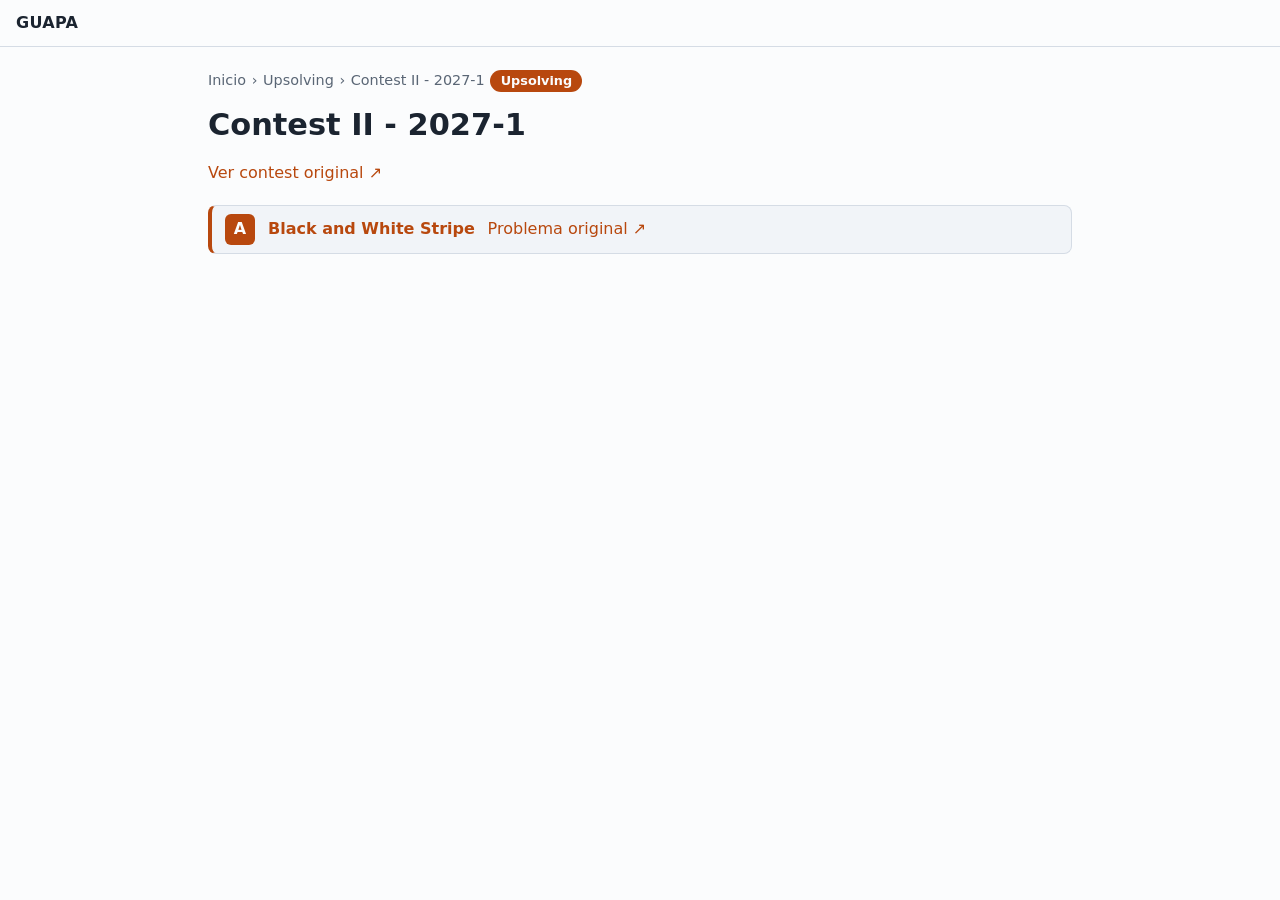
==== docs/soluciones/contest_ii_2027_1/index.html @ 088a5d83 "Add index.html for Contest II - 2027-1 solutions" ====
<!DOCTYPE html>
<html lang="es">
<head>
<meta charset="utf-8">
<meta name="viewport" content="width=device-width, initial-scale=1">
<title>Contest II - 2027-1 · Upsolving · GUAPA</title>
<link rel="stylesheet" href="../../assets/style.css">
</head>
<body data-pagina="contest" data-seccion="solucion">

<header class="topbar">
  <a class="marca" href="../../index.html">GUAPA</a>
</header>

<main>
  <nav class="migas" aria-label="Ruta">
    <a href="../../index.html#upsolving">Inicio</a> ›
    <a href="../../index.html#upsolving">Upsolving</a> ›
    <span>Contest II - 2027-1</span>
    <span class="insignia">Upsolving</span>
  </nav>

  <div class="pagina-cab">
    <h1>Contest II - 2027-1</h1>
    <p class="enlaces"><a href="https://codeforces.com/group/P35WkNZDR8/contest/713751" target="_blank" rel="noopener">Ver contest original ↗</a></p>
  </div>

  <div class="grupo">
    <div class="fila">
      <a class="letra" href="A_black_and_white_stripe.html">A</a>
      <a class="tit" href="A_black_and_white_stripe.html">Black and White Stripe</a>
      <a class="ext" href="https://codeforces.com/group/P35WkNZDR8/contest/713751/problem/A" target="_blank" rel="noopener">Problema original ↗</a>
    </div>
  </div>
</main>
</body>
</html>
---- docs/assets/style.css ----
/* ===== Tokens ===== */
:root{
  --bg:#fbfcfd; --fg:#1b2430; --muted:#5a6675; --card:#f1f4f8; --borde:#d5dce5;
  --impl:#0a6c8f; --ups:#b8480e; --acc:var(--impl);
  --code-bg:#f4f6f9; --code-fg:#1b2430;
  --mono:ui-monospace,SFMono-Regular,Menlo,Consolas,"Liberation Mono",monospace;
  --sans:system-ui,-apple-system,"Segoe UI",Roboto,"Helvetica Neue",Arial,sans-serif;
  --hl-kw:#b3261e; --hl-type:#0b57a4; --hl-str:#0b5a2b; --hl-num:#0b57a4; --hl-com:#6b7684; --hl-fn:#6f42c1; --hl-meta:#8a5a00;
}
@media (prefers-color-scheme:dark){
  :root{
    --bg:#0e1319; --fg:#e4eaf1; --muted:#9aa7b6; --card:#151c25; --borde:#2a3542;
    --impl:#55c4ee; --ups:#ff9a5c;
    --code-bg:#0a0f14; --code-fg:#e4eaf1;
    --hl-kw:#ff7b72; --hl-type:#79c0ff; --hl-str:#7ee787; --hl-num:#79c0ff; --hl-com:#8592a1; --hl-fn:#d2a8ff; --hl-meta:#e3b341;
  }
}

/* ===== Base ===== */
*{box-sizing:border-box}
html{scroll-behavior:smooth;scroll-padding-top:5.5rem}
body{margin:0;background:var(--bg);color:var(--fg);font:16px/1.65 var(--sans);--acc:var(--impl)}
body[data-seccion="solucion"]{--acc:var(--ups)}
a{color:var(--acc);text-decoration:none}
a:hover{text-decoration:underline}
code{font-family:var(--mono);font-size:.92em;background:var(--card);padding:.1em .35em;border-radius:4px}
main,.contenedor{max-width:56rem;margin:0 auto;padding:1rem}
.wide{max-width:66rem}
@media (prefers-reduced-motion:reduce){html{scroll-behavior:auto}}

/* ===== Barra superior ===== */
.topbar{position:sticky;top:0;z-index:30;display:flex;flex-wrap:wrap;align-items:center;gap:.6rem 1rem;padding:.6rem 1rem;background:var(--bg);border-bottom:1px solid var(--borde)}
.marca{font-weight:700;color:var(--fg);letter-spacing:.02em}
.marca:hover{text-decoration:none}
.tabs{display:flex;gap:.4rem}
.tabs a{padding:.25rem .85rem;border-radius:999px;border:1.5px solid var(--borde);color:var(--fg);font-size:.95rem}
.tabs a.impl{border-color:var(--impl);color:var(--impl)}
.tabs a.ups{border-color:var(--ups);color:var(--ups)}
.tabs a:hover{text-decoration:none;background:var(--card)}
.buscador{flex:1;min-width:10rem;max-width:24rem;margin-left:auto;padding:.4rem .75rem;border-radius:8px;border:1px solid var(--borde);background:var(--card);color:var(--fg);font:inherit}
.buscador:focus,select:focus,button:focus-visible,a:focus-visible{outline:2px solid var(--acc);outline-offset:2px}

/* ===== Portada ===== */
.hero{padding:2rem 1rem 0.5rem}
.hero h1{margin:0 0 .3rem;font-size:2rem;line-height:1.2}
.hero p{margin:0;color:var(--muted);max-width:40rem}
.bloque-seccion{margin:2rem 0;padding:0 0 .5rem;border-top:4px solid var(--acc)}
.bloque-seccion.impl{--acc:var(--impl)}
.bloque-seccion.ups{--acc:var(--ups)}
.cab-seccion{display:flex;flex-wrap:wrap;align-items:flex-end;justify-content:space-between;gap:.6rem 1rem;padding:1rem 0 .6rem}
.cab-seccion h2{margin:0;color:var(--acc);font-size:1.5rem}
.cab-seccion p{margin:.15rem 0 0;color:var(--muted)}
select{padding:.35rem .6rem;border-radius:8px;border:1px solid var(--borde);background:var(--card);color:var(--fg);font:inherit}
.grupo{margin:1.2rem 0}
.grupo h3{display:flex;align-items:baseline;gap:.5rem;margin:0 0 .5rem;font-size:1.1rem}
.conteo{font-size:.85rem;font-weight:400;color:var(--muted)}
.tarjetas{display:grid;grid-template-columns:repeat(auto-fill,minmax(16rem,1fr));gap:.8rem}
.tarjeta{display:block;padding:.8rem 1rem;background:var(--card);border:1px solid var(--borde);border-left:4px solid var(--acc);border-radius:8px;color:var(--fg)}
.tarjeta:hover{text-decoration:none;border-color:var(--acc)}
.tarjeta h4{margin:0 0 .25rem;font-size:1.05rem;color:var(--acc)}
.tarjeta p{margin:0 0 .5rem;font-size:.92rem;color:var(--muted);line-height:1.45}
.tags{display:flex;flex-wrap:wrap;gap:.3rem}
.tag{padding:.05rem .5rem;border-radius:999px;border:1px solid var(--borde);font-size:.78rem;color:var(--muted)}
.fila{display:flex;flex-wrap:wrap;align-items:center;gap:.5rem .8rem;padding:.5rem .8rem;margin:.3rem 0;background:var(--card);border:1px solid var(--borde);border-left:4px solid var(--acc);border-radius:8px;color:var(--fg)}
.fila:hover{text-decoration:none;border-color:var(--acc)}
.fila .letra{display:inline-grid;place-items:center;min-width:1.9rem;height:1.9rem;border-radius:6px;background:var(--acc);color:var(--bg);font-weight:700}
.fila .tit{font-weight:600}
.fila .dif{font-size:.85rem;color:var(--muted)}
.vacio{padding:1rem;color:var(--muted);border:1px dashed var(--borde);border-radius:8px;text-align:center}

/* ===== Páginas individuales ===== */
.migas{display:flex;flex-wrap:wrap;align-items:center;gap:.35rem;font-size:.9rem;color:var(--muted);margin:.4rem 0 .8rem}
.migas a{color:var(--muted)}
.migas a:hover{color:var(--acc)}
.insignia{display:inline-block;padding:.05rem .65rem;border-radius:999px;background:var(--acc);color:var(--bg);font-size:.8rem;font-weight:600}
.pagina-cab h1{margin:.3rem 0 .4rem;font-size:1.9rem;line-height:1.25}
.meta{display:flex;flex-wrap:wrap;gap:.4rem;margin:.2rem 0 1rem}
.badge{display:inline-block;padding:.05rem .55rem;border-radius:6px;border:1px solid var(--acc);color:var(--acc);font-size:.85rem;font-family:var(--mono);background:transparent}
.badge.neutro{border-color:var(--borde);color:var(--muted);font-family:var(--sans)}

/* Barra de acciones */
.barra{position:sticky;top:0;z-index:25;display:flex;flex-wrap:wrap;align-items:center;gap:.4rem;padding:.5rem 0;margin-bottom:.6rem;background:var(--bg);border-bottom:1px solid var(--borde)}
.barra button{padding:.3rem .7rem;border-radius:8px;border:1px solid var(--borde);background:var(--card);color:var(--fg);font:inherit;font-size:.88rem;cursor:pointer}
.barra button:hover{border-color:var(--acc)}
.barra .chk-texto{display:flex;align-items:center;gap:.35rem;font-size:.88rem;color:var(--muted);margin-left:auto}

/* Secciones y pasos */
.seccion{margin:1.6rem 0}
.seccion>h2{display:flex;align-items:center;gap:.6rem;margin:0 0 .6rem;padding-bottom:.25rem;border-bottom:2px solid var(--acc);font-size:1.35rem;break-after:avoid}
.paso{position:relative;margin:.55rem 0;padding:.35rem .5rem .35rem 2.2rem;border-left:3px solid transparent;border-radius:6px}
.paso.sel{border-left-color:var(--acc);background:rgba(127,127,127,.09)}
.sel-lbl{display:inline-flex;align-items:center;cursor:pointer}
.paso>.sel-lbl{position:absolute;left:.5rem;top:.6rem}
.sel-lbl input{width:1.05rem;height:1.05rem;accent-color:var(--acc);cursor:pointer}
.texto p{margin:.2rem 0 .5rem}
.texto ul,.texto ol{margin:.2rem 0 .6rem;padding-left:1.4rem}
.texto .patron{margin:.2rem 0 .5rem}
.texto .patron code{display:inline-block;padding:.2rem .7rem;letter-spacing:.15em}
pre.codigo{position:relative;margin:.35rem 0;padding:.8rem 1rem;background:var(--code-bg);color:var(--code-fg);border:1px solid var(--borde);border-radius:8px;overflow-x:auto;font:.88rem/1.55 var(--mono);tab-size:4}
pre.codigo code{background:none;padding:0;font:inherit;color:inherit}
.texto+pre.codigo{margin-top:.2rem}
.btn-copiar{position:sticky;float:right;top:0;margin:-.3rem -.5rem 0 .5rem;padding:.15rem .55rem;border-radius:6px;border:1px solid var(--borde);background:var(--card);color:var(--muted);font:.78rem var(--sans);cursor:pointer}
.btn-copiar:hover{color:var(--acc);border-color:var(--acc)}
.sin-texto .texto{display:none}
.sin-texto .paso:not(:has(pre)){display:none}
#vista-cpp{display:none}
#vista-cpp.visible{display:block}
.vista-cpp-cab{margin:.2rem 0 .5rem;color:var(--muted);font-size:.9rem}
.nav-pie{display:flex;justify-content:space-between;gap:1rem;margin:2rem 0 1rem}
.toast{position:fixed;left:50%;bottom:1.2rem;transform:translateX(-50%);padding:.5rem 1rem;border-radius:8px;background:var(--fg);color:var(--bg);font-size:.9rem;z-index:50}
.encabezado-impresion{display:none}

/* Resaltado de sintaxis (highlight.js) */
.hljs-keyword,.hljs-literal{color:var(--hl-kw)}
.hljs-type,.hljs-built_in{color:var(--hl-type)}
.hljs-string{color:var(--hl-str)}
.hljs-number{color:var(--hl-num)}
.hljs-comment{color:var(--hl-com);font-style:italic}
.hljs-title,.hljs-title.function_{color:var(--hl-fn)}
.hljs-meta,.hljs-meta .hljs-keyword{color:var(--hl-meta)}

@media (max-width:600px){
  .paso{padding-left:2rem}
  .barra .chk-texto{margin-left:0}
  .hero h1{font-size:1.6rem}
}

/* ===== Impresión ===== */
@media print{
  :root{--bg:#fff;--fg:#000;--muted:#333;--card:#fff;--borde:#bbb;--code-bg:#fff;--code-fg:#000;--acc:#000}
  html,body{background:#fff;color:#000;font-size:10.5pt;line-height:1.45}
  .topbar,.barra,.migas,.insignia,.sel-lbl,.btn-copiar,.toast,#vista-cpp,.nav-pie{display:none!important}
  .encabezado-impresion{display:block;margin-bottom:.6rem;padding-bottom:.25rem;border-bottom:1px solid #999;font-size:9pt}
  main,.contenedor{max-width:none;padding:0}
  .pagina-cab h1{font-size:15pt;margin:.2rem 0}
  .badge{border-color:#999;color:#000}
  .seccion{margin:.9rem 0}
  .seccion>h2{font-size:12.5pt;border-bottom:1px solid #999}
  .paso{padding:0;margin:.35rem 0;border:0;background:none;break-inside:avoid}
  pre.codigo{break-inside:avoid;font-size:8.8pt;line-height:1.35;padding:.4rem .6rem;background:#fff;border:1px solid #bbb;white-space:pre-wrap;overflow:visible}
  .hljs *{color:#000!important;font-weight:normal!important}
  body.solo-sel .paso:not(.sel){display:none}
  body.solo-sel .seccion.vacia>h2{display:none}
}
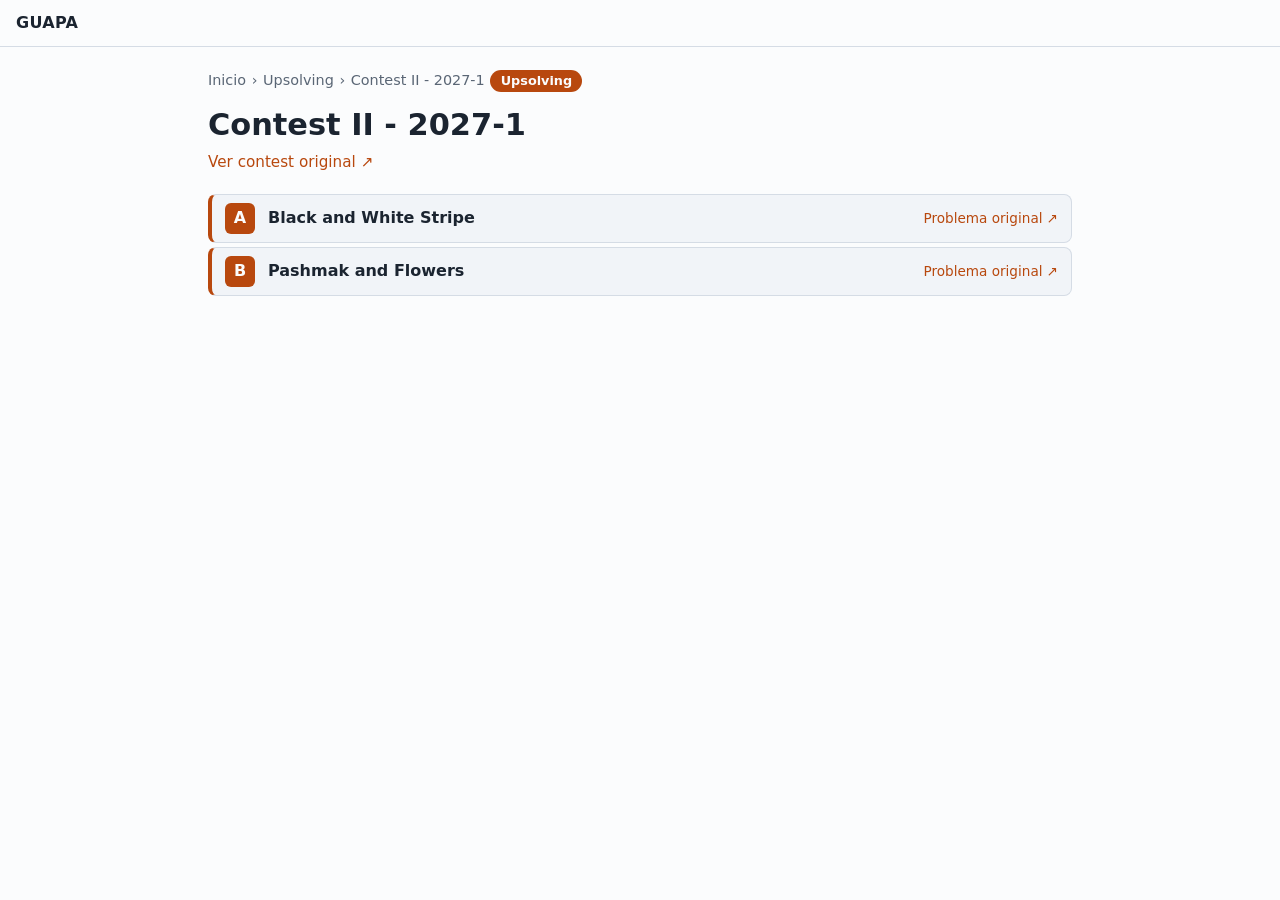
==== commit bbbbeeb3: "Add links for problem B in contest II 2027" ====
--- a/docs/soluciones/contest_ii_2027_1/index.html
+++ b/docs/soluciones/contest_ii_2027_1/index.html
@@ -31,6 +31,11 @@
       <a class="tit" href="A_black_and_white_stripe.html">Black and White Stripe</a>
       <a class="ext" href="https://codeforces.com/group/P35WkNZDR8/contest/713751/problem/A" target="_blank" rel="noopener">Problema original ↗</a>
     </div>
+    <div class="fila">
+      <a class="letra" href="B_pashmak_and_flowers.html">B</a>
+      <a class="tit" href="B_pashmak_and_flowers.html">Pashmak and Flowers</a>
+      <a class="ext" href="https://codeforces.com/group/P35WkNZDR8/contest/713751/problem/B" target="_blank" rel="noopener">Problema original ↗</a>
+    </div>
   </div>
 </main>
 </body>
--- a/docs/assets/style.css
+++ b/docs/assets/style.css
@@ -82,7 +82,7 @@
 .barra{position:sticky;top:0;z-index:25;display:flex;flex-wrap:wrap;align-items:center;gap:.4rem;padding:.5rem 0;margin-bottom:.6rem;background:var(--bg);border-bottom:1px solid var(--borde)}
 .barra button{padding:.3rem .7rem;border-radius:8px;border:1px solid var(--borde);background:var(--card);color:var(--fg);font:inherit;font-size:.88rem;cursor:pointer}
 .barra button:hover{border-color:var(--acc)}
-.barra .chk-texto{display:flex;align-items:center;gap:.35rem;font-size:.88rem;color:var(--muted);margin-left:auto}
+
 
 /* Secciones y pasos */
 .seccion{margin:1.6rem 0}
@@ -101,8 +101,19 @@
 .texto+pre.codigo{margin-top:.2rem}
 .btn-copiar{position:sticky;float:right;top:0;margin:-.3rem -.5rem 0 .5rem;padding:.15rem .55rem;border-radius:6px;border:1px solid var(--borde);background:var(--card);color:var(--muted);font:.78rem var(--sans);cursor:pointer}
 .btn-copiar:hover{color:var(--acc);border-color:var(--acc)}
-.sin-texto .texto{display:none}
-.sin-texto .paso:not(:has(pre)){display:none}
+.modo-explicacion #contenido pre.codigo{display:none}
+.modo-explicacion #contenido .paso:not(:has(.texto)){display:none}
+.modo-codigo #contenido .texto{display:none}
+.modo-codigo #contenido .paso:not(:has(pre.codigo)){display:none}
+.modo-codigo #contenido .seccion:not(:has(pre.codigo)){display:none}
+.barra .modos{display:flex;flex-wrap:wrap;align-items:center;gap:.7rem;margin-right:.6rem;font-size:.88rem;color:var(--muted)}
+.barra .modos label{display:flex;align-items:center;gap:.25rem;cursor:pointer}
+.barra .modos input{accent-color:var(--acc)}
+.enlaces{margin:.2rem 0 .6rem;font-size:.95rem}
+.fila .letra{text-decoration:none}
+.fila .tit{color:var(--fg)}
+.ext{margin-left:auto;font-size:.85rem}
+.grupo h3 .ext{font-weight:400}
 #vista-cpp{display:none}
 #vista-cpp.visible{display:block}
 .vista-cpp-cab{margin:.2rem 0 .5rem;color:var(--muted);font-size:.9rem}
@@ -121,7 +132,7 @@
 
 @media (max-width:600px){
   .paso{padding-left:2rem}
-  .barra .chk-texto{margin-left:0}
+  .barra .modos{margin-left:0}
   .hero h1{font-size:1.6rem}
 }
 
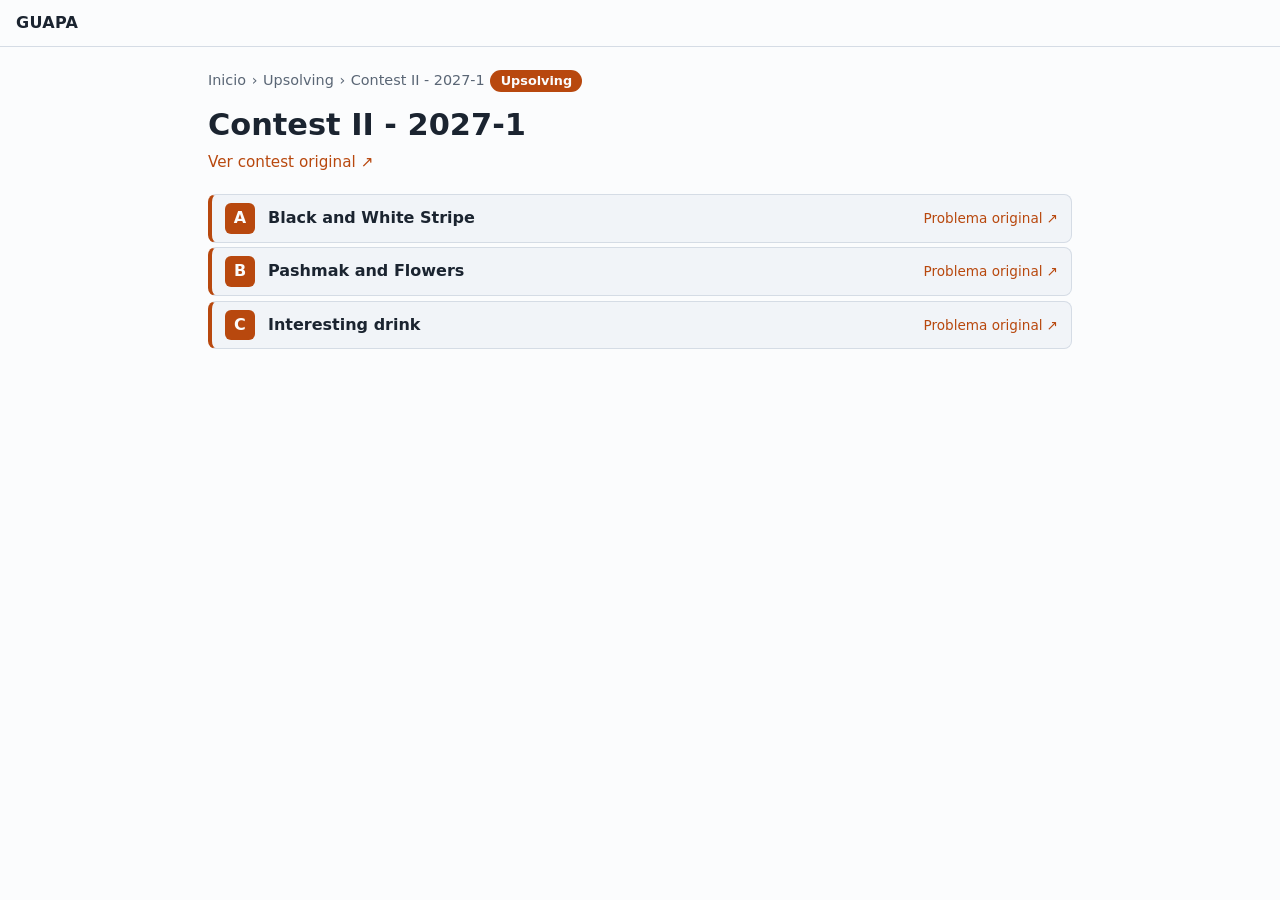
==== commit 3de31d60: "Add new problem link for 'C: Interesting drink'" ====
--- a/docs/soluciones/contest_ii_2027_1/index.html
+++ b/docs/soluciones/contest_ii_2027_1/index.html
@@ -36,6 +36,11 @@
       <a class="tit" href="B_pashmak_and_flowers.html">Pashmak and Flowers</a>
       <a class="ext" href="https://codeforces.com/group/P35WkNZDR8/contest/713751/problem/B" target="_blank" rel="noopener">Problema original ↗</a>
     </div>
+    <div class="fila">
+      <a class="letra" href="C_interesting_drink.html">C</a>
+      <a class="tit" href="C_interesting_drink.html">Interesting drink</a>
+      <a class="ext" href="https://codeforces.com/group/P35WkNZDR8/contest/713751/problem/C" target="_blank" rel="noopener">Problema original ↗</a>
+    </div>
   </div>
 </main>
 </body>
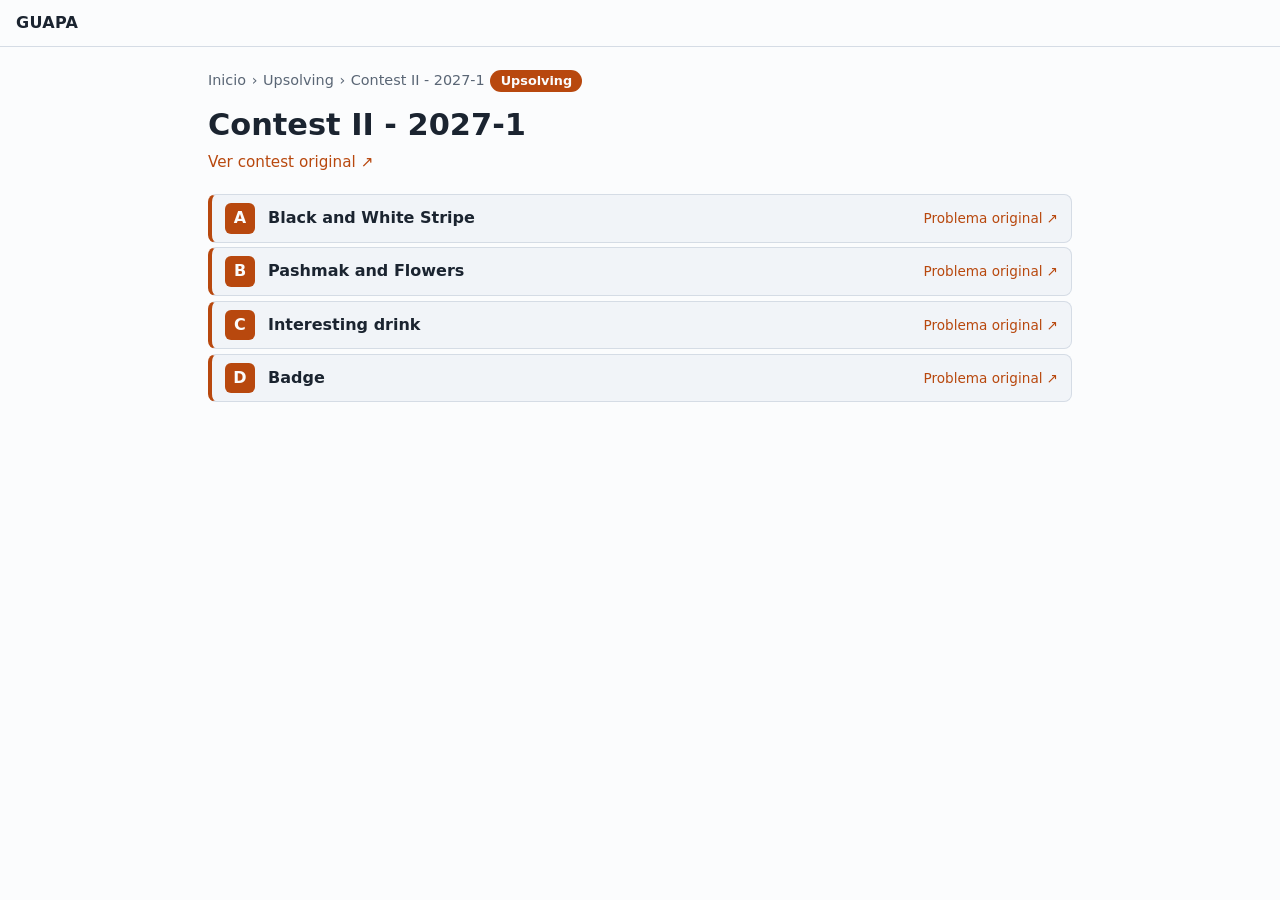
==== commit 48a65101: "Add section for problem D in contest II 2027" ====
--- a/docs/soluciones/contest_ii_2027_1/index.html
+++ b/docs/soluciones/contest_ii_2027_1/index.html
@@ -41,6 +41,11 @@
       <a class="tit" href="C_interesting_drink.html">Interesting drink</a>
       <a class="ext" href="https://codeforces.com/group/P35WkNZDR8/contest/713751/problem/C" target="_blank" rel="noopener">Problema original ↗</a>
     </div>
+    <div class="fila">
+      <a class="letra" href="D_badge.html">D</a>
+      <a class="tit" href="D_badge.html">Badge</a>
+      <a class="ext" href="https://codeforces.com/group/P35WkNZDR8/contest/713751/problem/D" target="_blank" rel="noopener">Problema original ↗</a>
+    </div>
   </div>
 </main>
 </body>
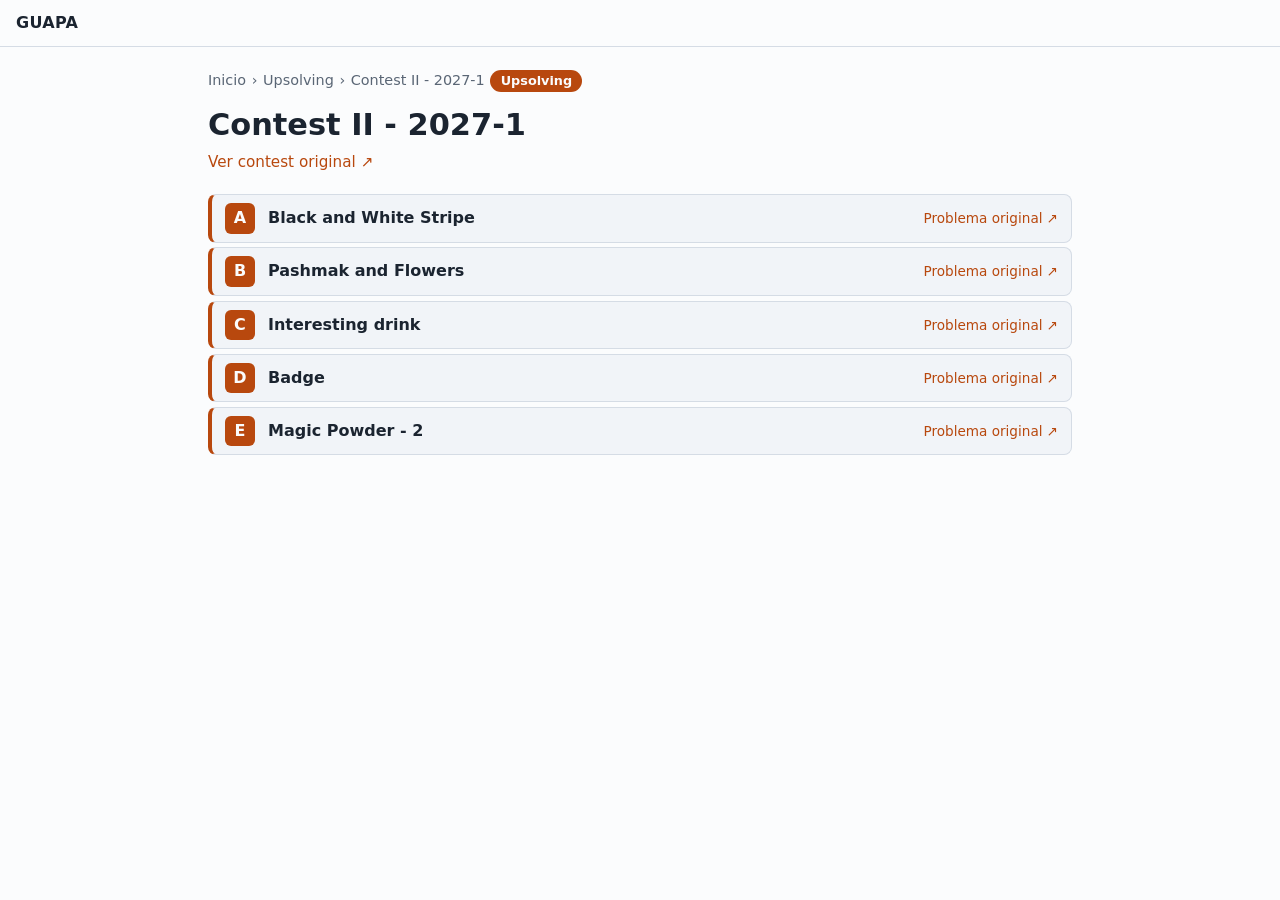
==== commit 3bb06b5b: "Add links for problem E in contest II 2027" ====
--- a/docs/soluciones/contest_ii_2027_1/index.html
+++ b/docs/soluciones/contest_ii_2027_1/index.html
@@ -46,6 +46,11 @@
       <a class="tit" href="D_badge.html">Badge</a>
       <a class="ext" href="https://codeforces.com/group/P35WkNZDR8/contest/713751/problem/D" target="_blank" rel="noopener">Problema original ↗</a>
     </div>
+    <div class="fila">
+      <a class="letra" href="E_magic_powder_2.html">E</a>
+      <a class="tit" href="E_magic_powder_2.html">Magic Powder - 2</a>
+      <a class="ext" href="https://codeforces.com/group/P35WkNZDR8/contest/713751/problem/E" target="_blank" rel="noopener">Problema original ↗</a>
+    </div>
   </div>
 </main>
 </body>
